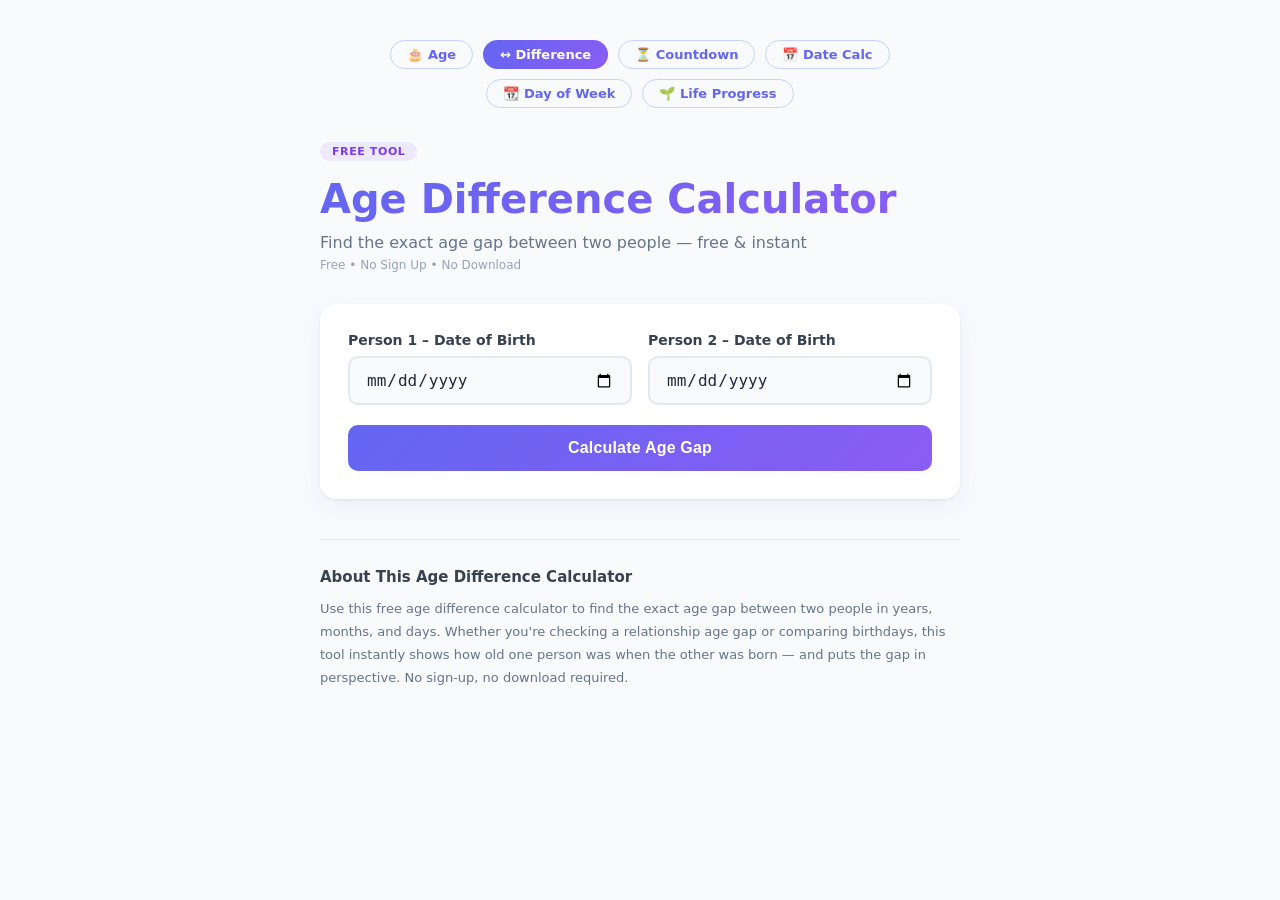
==== age-difference.html @ ab33bc0c "first commit" ====
<!DOCTYPE html>
<html lang="en">
<head>
  <meta charset="UTF-8">
  <meta name="viewport" content="width=device-width, initial-scale=1.0">
  <title>Age Difference Calculator – How Big Is the Age Gap?</title>
  <meta name="description" content="Free age difference calculator. Find the exact age gap between two people in years, months and days. See how old one person was when the other was born. Instant, no sign-up.">
  <link rel="icon" href="data:image/svg+xml,<svg xmlns=%22http://www.w3.org/2000/svg%22 viewBox=%220 0 100 100%22><text y=%22.9em%22 font-size=%2290%22>🎂</text></svg>">
  <link rel="stylesheet" href="styles.css">
</head>
<body>
<div class="page">

  <nav class="nav">
    <a href="index.html">🎂 Age</a>
    <a href="age-difference.html" class="active">↔ Difference</a>
    <a href="birthday-countdown.html">⏳ Countdown</a>
    <a href="date-calculator.html">📅 Date Calc</a>
    <a href="day-of-week.html">📆 Day of Week</a>
    <a href="life-progress.html">🌱 Life Progress</a>
  </nav>

  <div class="badge">Free Tool</div>
  <h1>Age Difference Calculator</h1>
  <p class="subtitle">Find the exact age gap between two people — free &amp; instant</p>
  <p class="trust">Free • No Sign Up • No Download</p>

  <div class="card">
    <div class="two-col">
      <div class="field">
        <label for="p1">Person 1 – Date of Birth</label>
        <input type="date" lang="en" id="p1">
      </div>
      <div class="field">
        <label for="p2">Person 2 – Date of Birth</label>
        <input type="date" lang="en" id="p2">
      </div>
    </div>
    <button class="btn" onclick="calculate()">Calculate Age Gap</button>
  </div>

  <div class="card result" id="result">
    <div class="diff-main" id="diff-main"></div>
    <div class="diff-notes" id="diff-notes"></div>
    <div class="pct-bar-wrap" id="pct-wrap" style="margin-bottom:16px;display:none">
      <div style="font-size:12px;color:#64748b;margin-bottom:6px" id="pct-label"></div>
      <div style="background:#e2e8f0;border-radius:99px;height:10px;overflow:hidden">
        <div id="pct-bar" style="height:100%;background:linear-gradient(90deg,#6366f1,#8b5cf6);border-radius:99px;transition:width .6s ease"></div>
      </div>
    </div>
    <div class="verdict" id="verdict"></div>
    <button class="btn-share" id="btn-share" onclick="shareResult()">📤 Share Result</button>
  </div>

  <div class="seo">
    <h2>About This Age Difference Calculator</h2>
    <p>Use this free age difference calculator to find the exact age gap between two people in years, months, and days. Whether you're checking a relationship age gap or comparing birthdays, this tool instantly shows how old one person was when the other was born — and puts the gap in perspective. No sign-up, no download required.</p>
  </div>

</div>
<script>
  const today = new Date().toISOString().split('T')[0];
  document.getElementById('p1').max = today;
  document.getElementById('p2').max = today;

  // Auto-fill from share link params and calculate
  (function () {
    const p = new URLSearchParams(location.search);
    const v1 = p.get('p1'), v2 = p.get('p2');
    if (v1 && v2) {
      document.getElementById('p1').value = v1;
      document.getElementById('p2').value = v2;
      calculate();
    }
  })();

  function diff(older, newer) {
    let y = newer.getFullYear() - older.getFullYear();
    let mo = newer.getMonth() - older.getMonth();
    let d = newer.getDate() - older.getDate();
    if (d < 0) { mo--; d += new Date(newer.getFullYear(), newer.getMonth(), 0).getDate(); }
    if (mo < 0) { y--; mo += 12; }
    return { y, mo, d };
  }

  function plural(n, w) { return `${n} ${w}${n !== 1 ? 's' : ''}`; }

  function verdictText(years) {
    if (years <= 2)  return '🎉 Almost the same age!';
    if (years <= 7)  return `✅ A ${years}-year age gap is very common`;
    if (years <= 15) return '👍 Noticeable but perfectly normal';
    return '📊 Significant age gap';
  }

  let _shareText = '';

  function calculate() {
    const v1 = document.getElementById('p1').value;
    const v2 = document.getElementById('p2').value;
    if (!v1 || !v2) { alert('Please enter both dates of birth.'); return; }

    const d1 = new Date(v1 + 'T00:00:00');
    const d2 = new Date(v2 + 'T00:00:00');
    const now = new Date();
    if (d1 > now || d2 > now) { alert('Dates cannot be in the future.'); return; }

    const older = d1 <= d2 ? d1 : d2;
    const newer = d1 <= d2 ? d2 : d1;
    const olderLabel = d1 <= d2 ? 'Person 1' : 'Person 2';
    const newerLabel = d1 <= d2 ? 'Person 2' : 'Person 1';

    const gap = diff(older, newer);
    const diffStr = `${plural(gap.y,'year')}, ${plural(gap.mo,'month')}, ${plural(gap.d,'day')}`;

    // % of Person 1's life
    const p1Days  = Math.floor((now - d1) / 86400000);
    const gapDays = Math.floor((newer - older) / 86400000);
    const pct = p1Days > 0 ? Math.round(gapDays / p1Days * 100) : 0;

    document.getElementById('diff-main').textContent = `Age difference: ${diffStr}`;

    document.getElementById('diff-notes').innerHTML =
      `When ${newerLabel} was born, ${olderLabel} was already <strong>${plural(gap.y,'year')} old</strong><br>` +
      `The age gap is <strong>${pct}%</strong> of Person 1's current age`;

    document.getElementById('verdict').textContent = verdictText(gap.y);

    // Progress bar: gap as % of Person 1's life (capped at 100)
    const barPct = Math.min(pct, 100);
    document.getElementById('pct-label').textContent = `Age gap = ${pct}% of Person 1's life`;
    document.getElementById('pct-bar').style.width = '0';
    document.getElementById('pct-wrap').style.display = 'block';
    requestAnimationFrame(() => {
      document.getElementById('pct-bar').style.width = barPct + '%';
    });

    // Share link with URL params
    const url = new URL(location.href);
    url.searchParams.set('p1', v1);
    url.searchParams.set('p2', v2);
    _shareText = url.toString();

    const r = document.getElementById('result');
    r.classList.remove('show');
    void r.offsetWidth;
    r.classList.add('show');
  }

  function shareResult() {
    if (!_shareText) return;
    const btn = document.getElementById('btn-share');
    navigator.clipboard.writeText(_shareText).then(() => {
      btn.textContent = '✅ Copied to clipboard!';
      setTimeout(() => { btn.textContent = '📤 Share Result'; }, 2000);
    }).catch(() => {
      // fallback for older browsers
      const ta = document.createElement('textarea');
      ta.value = _shareText;
      document.body.appendChild(ta);
      ta.select();
      document.execCommand('copy');
      document.body.removeChild(ta);
      btn.textContent = '✅ Copied!';
      setTimeout(() => { btn.textContent = '📤 Share Result'; }, 2000);
    });
  }
</script>
</body>
</html>
---- styles.css ----
*, *::before, *::after { box-sizing: border-box; margin: 0; padding: 0; }

body {
  font-family: Inter, system-ui, sans-serif;
  background: #f8fafc;
  color: #1e293b;
  min-height: 100vh;
}

.page {
  max-width: 680px;
  margin: 0 auto;
  padding: 40px 20px 60px;
}

/* ── Nav ── */
.nav {
  display: flex;
  justify-content: center;
  gap: 10px;
  flex-wrap: wrap;
  margin-bottom: 32px;
}
.nav a {
  font-size: 13px;
  font-weight: 600;
  color: #6366f1;
  text-decoration: none;
  padding: 6px 16px;
  border: 1.5px solid #c7d2fe;
  border-radius: 20px;
  transition: background .2s;
}
.nav a:hover { background: #ede9fe; }
.nav a.active {
  background: linear-gradient(135deg, #6366f1, #8b5cf6);
  color: #fff;
  border-color: transparent;
}

/* ── Header ── */
.badge {
  display: inline-block;
  background: #ede9fe;
  color: #7c3aed;
  font-size: 11px;
  font-weight: 700;
  padding: 3px 12px;
  border-radius: 20px;
  margin-bottom: 14px;
  letter-spacing: .6px;
  text-transform: uppercase;
}

h1 {
  font-size: clamp(1.7rem, 5vw, 2.5rem);
  font-weight: 800;
  background: linear-gradient(135deg, #6366f1, #8b5cf6);
  -webkit-background-clip: text;
  -webkit-text-fill-color: transparent;
  background-clip: text;
  line-height: 1.2;
  margin-bottom: 10px;
}

.subtitle {
  font-size: 1rem;
  color: #64748b;
  margin-bottom: 6px;
}

.trust {
  font-size: 12px;
  color: #94a3b8;
  margin-bottom: 32px;
}

/* ── Card ── */
.card {
  background: #fff;
  border-radius: 16px;
  padding: 28px;
  box-shadow: 0 1px 3px rgba(0,0,0,.07), 0 8px 24px rgba(99,102,241,.07);
  margin-bottom: 20px;
}

/* ── Form ── */
.field { margin-bottom: 20px; }

label {
  display: block;
  font-size: 14px;
  font-weight: 600;
  color: #374151;
  margin-bottom: 8px;
}

input[type="date"] {
  width: 100%;
  padding: 12px 16px;
  border: 2px solid #e2e8f0;
  border-radius: 10px;
  font-size: 16px;
  color: #1e293b;
  background: #f8fafc;
  transition: border-color .2s;
  outline: none;
  cursor: pointer;
}
input[type="date"]:focus { border-color: #6366f1; background: #fff; }

.two-col {
  display: grid;
  grid-template-columns: 1fr 1fr;
  gap: 16px;
}
@media (max-width: 520px) { .two-col { grid-template-columns: 1fr; } }

/* ── Button ── */
.btn {
  width: 100%;
  padding: 14px;
  background: linear-gradient(135deg, #6366f1, #8b5cf6);
  color: #fff;
  font-size: 16px;
  font-weight: 700;
  border: none;
  border-radius: 10px;
  cursor: pointer;
  transition: box-shadow .2s, transform .1s;
  letter-spacing: .2px;
}
.btn:hover { box-shadow: 0 6px 20px rgba(99,102,241,.45); transform: translateY(-1px); }
.btn:active { transform: translateY(0); box-shadow: none; }

.hint {
  text-align: center;
  font-size: 12px;
  color: #94a3b8;
  margin-top: 10px;
}

/* ── Result (fade-in) ── */
.result {
  display: none;
}
.result.show {
  display: block;
  animation: fadeUp .35s ease both;
}
@keyframes fadeUp {
  from { opacity: 0; transform: translateY(10px); }
  to   { opacity: 1; transform: translateY(0); }
}

/* ── Age Calculator result ── */
.result-main {
  font-size: clamp(1.15rem, 4vw, 1.55rem);
  font-weight: 800;
  color: #4f46e5;
  margin-bottom: 20px;
  padding-bottom: 18px;
  border-bottom: 2px solid #ede9fe;
  line-height: 1.3;
}

.stats {
  display: grid;
  grid-template-columns: 1fr 1fr;
  gap: 12px;
  margin-bottom: 20px;
}

.stat {
  background: #f5f3ff;
  border-radius: 10px;
  padding: 14px 16px;
  border-left: 3px solid #8b5cf6;
}
.stat-val {
  font-size: 1.15rem;
  font-weight: 700;
  color: #4f46e5;
  line-height: 1;
  margin-bottom: 4px;
}
.stat-lbl {
  font-size: 12px;
  color: #64748b;
}

.extra {
  font-size: 14px;
  color: #475569;
  line-height: 2;
}
.extra strong { color: #4f46e5; font-weight: 700; }

/* ── Age Difference result ── */
.diff-main {
  font-size: clamp(1.1rem, 4vw, 1.45rem);
  font-weight: 800;
  color: #4f46e5;
  margin-bottom: 16px;
  padding-bottom: 16px;
  border-bottom: 2px solid #ede9fe;
}

.diff-notes {
  font-size: 14px;
  color: #475569;
  line-height: 2;
  margin-bottom: 16px;
}
.diff-notes strong { color: #4f46e5; font-weight: 700; }

.verdict {
  background: #f0fdf4;
  border: 1px solid #bbf7d0;
  border-radius: 10px;
  padding: 12px 16px;
  font-size: 14px;
  font-weight: 600;
  color: #166534;
  margin-bottom: 16px;
}

/* ── Share button ── */
.btn-share {
  width: 100%;
  padding: 12px;
  background: #fff;
  color: #6366f1;
  font-size: 14px;
  font-weight: 700;
  border: 2px solid #6366f1;
  border-radius: 10px;
  cursor: pointer;
  transition: background .2s, color .2s;
}
.btn-share:hover { background: #6366f1; color: #fff; }

/* ── SEO footer ── */
.seo {
  margin-top: 40px;
  padding-top: 24px;
  border-top: 1px solid #e2e8f0;
  font-size: 13px;
  color: #64748b;
  line-height: 1.75;
}
.seo h2 {
  font-size: 15px;
  font-weight: 700;
  color: #374151;
  margin-bottom: 8px;
  background: none;
  -webkit-text-fill-color: #374151;
}
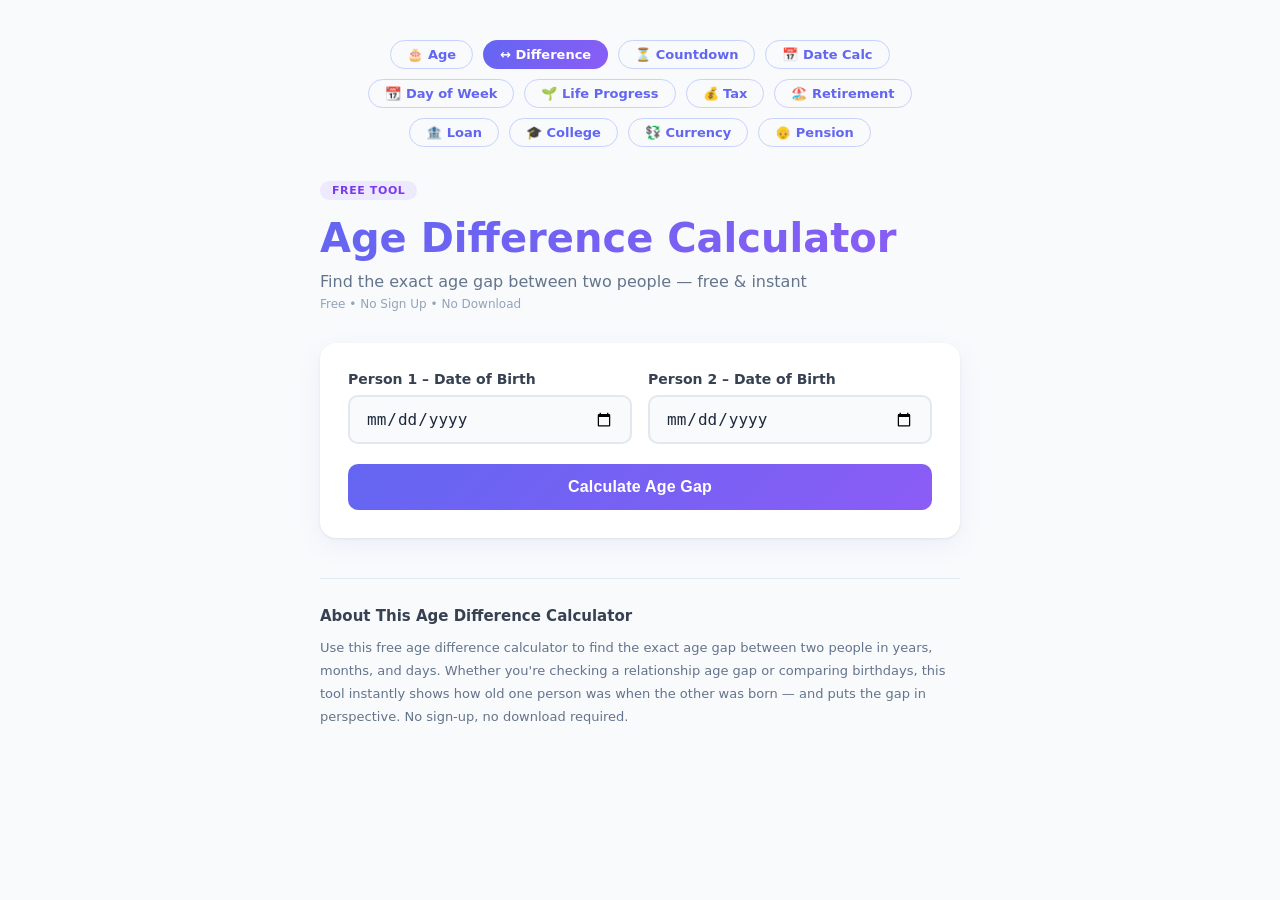
==== commit de0880e1: "add finance calculators: tax, retirement, loan, college, currency, pension" ====
--- a/age-difference.html
+++ b/age-difference.html
@@ -18,6 +18,12 @@
     <a href="date-calculator.html">📅 Date Calc</a>
     <a href="day-of-week.html">📆 Day of Week</a>
     <a href="life-progress.html">🌱 Life Progress</a>
+    <a href="tax-calculator.html">💰 Tax</a>
+    <a href="retirement-calculator.html">🏖️ Retirement</a>
+    <a href="loan-calculator.html">🏦 Loan</a>
+    <a href="college-cost-calculator.html">🎓 College</a>
+    <a href="currency-converter.html">💱 Currency</a>
+    <a href="pension-calculator.html">👴 Pension</a>
   </nav>
 
   <div class="badge">Free Tool</div>
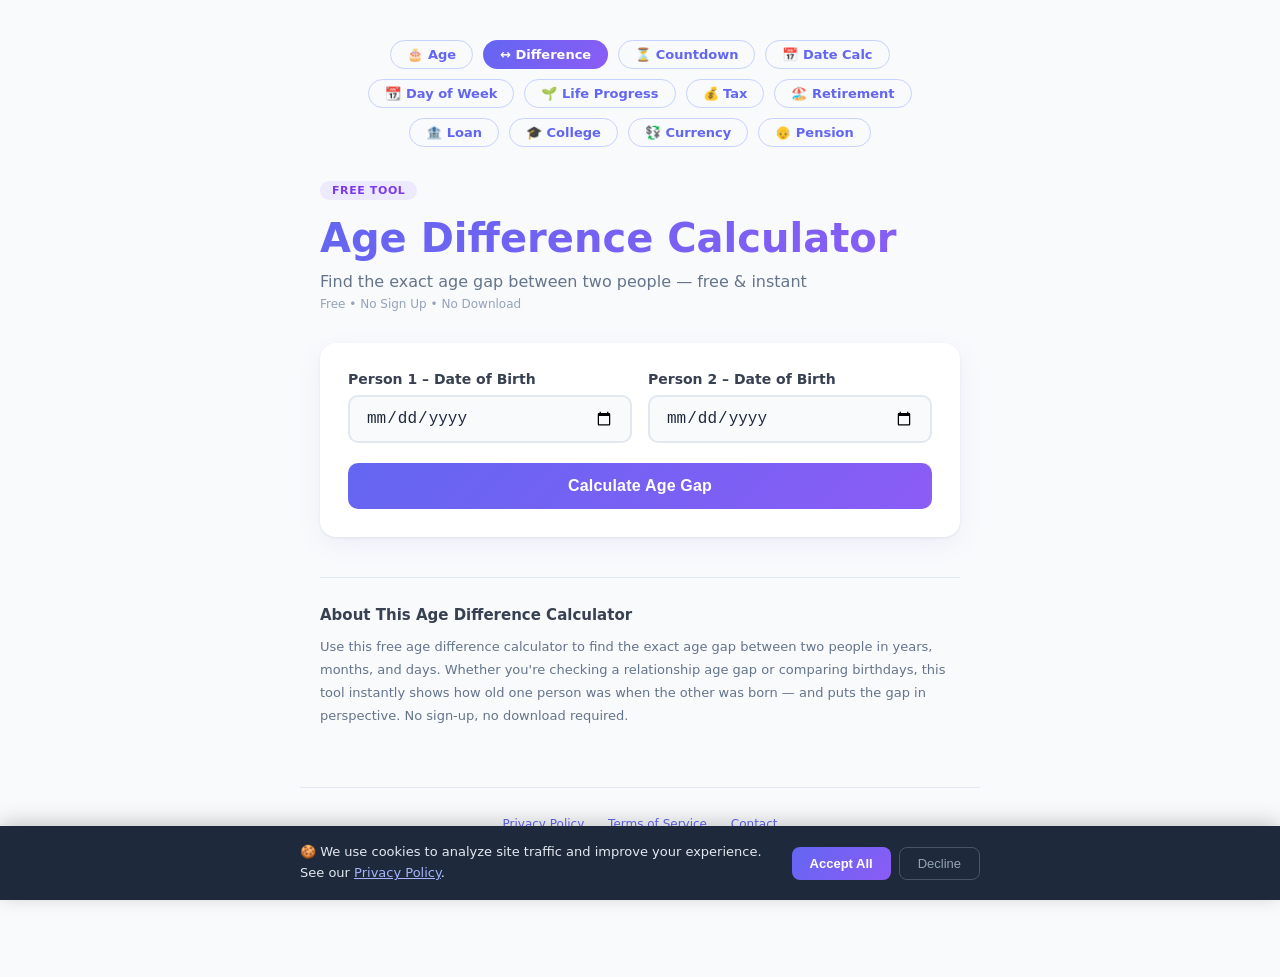
==== commit 3bd2ce6d: "add privacy policy, terms of service, cookie banner, footer" ====
--- a/age-difference.html
+++ b/age-difference.html
@@ -171,5 +171,53 @@
     });
   }
 </script>
+
+<!-- Cookie Consent Banner -->
+<div id="cookie-banner" style="display:none;position:fixed;bottom:0;left:0;right:0;z-index:9999;
+  background:#1e293b;color:#e2e8f0;padding:16px 20px;
+  box-shadow:0 -4px 20px rgba(0,0,0,.2)">
+  <div style="max-width:680px;margin:0 auto;display:flex;align-items:center;gap:16px;flex-wrap:wrap">
+    <div style="flex:1;min-width:200px;font-size:13px;line-height:1.6">
+      🍪 We use cookies to analyze site traffic and improve your experience.
+      See our <a href="/privacy-policy.html" style="color:#a5b4fc">Privacy Policy</a>.
+    </div>
+    <div style="display:flex;gap:8px;flex-shrink:0">
+      <button onclick="acceptCookies()" style="padding:8px 18px;background:linear-gradient(135deg,#6366f1,#8b5cf6);
+        color:#fff;border:none;border-radius:8px;font-size:13px;font-weight:700;cursor:pointer">
+        Accept All
+      </button>
+      <button onclick="declineCookies()" style="padding:8px 18px;background:transparent;
+        color:#94a3b8;border:1px solid #475569;border-radius:8px;font-size:13px;cursor:pointer">
+        Decline
+      </button>
+    </div>
+  </div>
+</div>
+<script>
+  (function() {
+    var consent = localStorage.getItem('cookie_consent');
+    if (!consent) document.getElementById('cookie-banner').style.display = 'block';
+  })();
+  function acceptCookies() {
+    localStorage.setItem('cookie_consent', 'accepted');
+    document.getElementById('cookie-banner').style.display = 'none';
+  }
+  function declineCookies() {
+    localStorage.setItem('cookie_consent', 'declined');
+    document.getElementById('cookie-banner').style.display = 'none';
+  }
+</script>
+
+<!-- Footer -->
+<footer style="max-width:680px;margin:0 auto;padding:24px 20px 80px;
+  border-top:1px solid #e2e8f0;text-align:center;font-size:12px;color:#94a3b8;line-height:2">
+  <div style="margin-bottom:8px">
+    <a href="/privacy-policy.html" style="color:#6366f1;text-decoration:none;margin:0 10px">Privacy Policy</a>
+    <a href="/terms-of-service.html" style="color:#6366f1;text-decoration:none;margin:0 10px">Terms of Service</a>
+    <a href="mailto:humianjia@gmail.com" style="color:#6366f1;text-decoration:none;margin:0 10px">Contact</a>
+  </div>
+  <div>© 2026 agecalculatoronlinefree.online · Free online calculators for everyone</div>
+  <div style="margin-top:4px">All results are estimates for informational purposes only.</div>
+</footer>
 </body>
 </html>
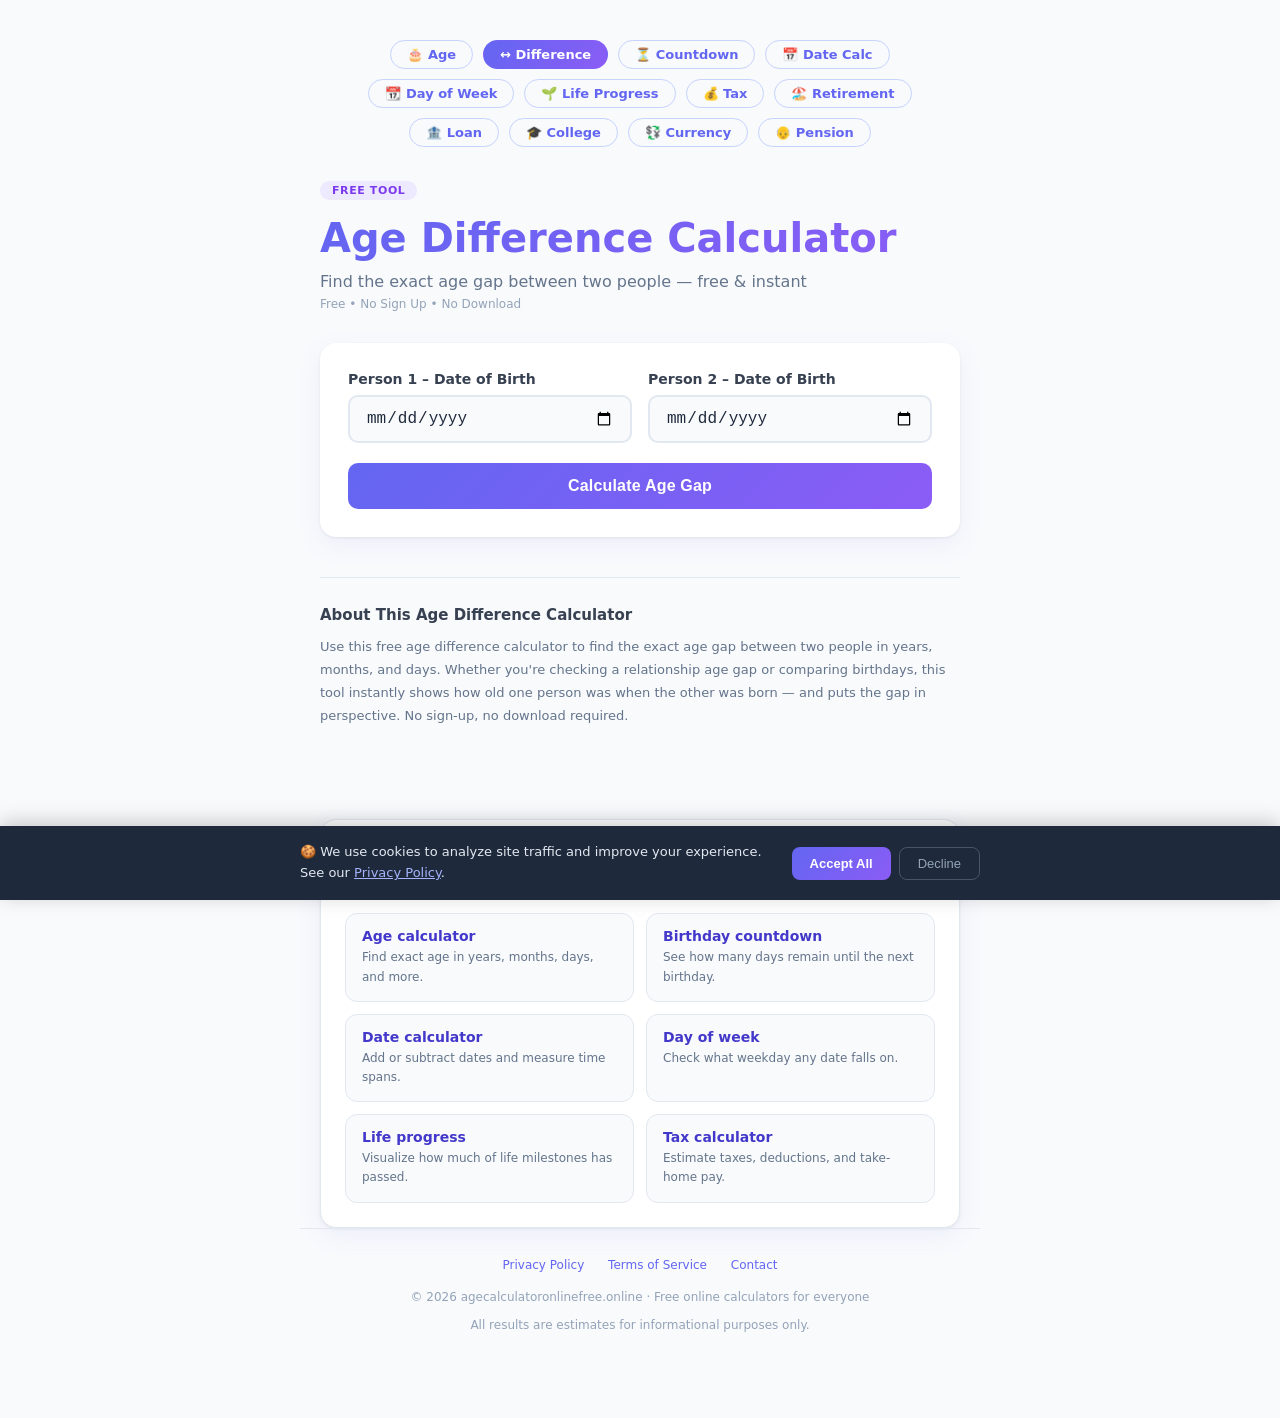
==== commit 90544b49: "add related calculators across site" ====
--- a/age-difference.html
+++ b/age-difference.html
@@ -219,5 +219,6 @@
   <div>© 2026 agecalculatoronlinefree.online · Free online calculators for everyone</div>
   <div style="margin-top:4px">All results are estimates for informational purposes only.</div>
 </footer>
+<script src="related-calculators.js"></script>
 </body>
 </html>
--- a/styles.css
+++ b/styles.css
@@ -257,3 +257,76 @@
   background: none;
   -webkit-text-fill-color: #374151;
 }
+
+/* Related calculators */
+.related-calculators {
+  max-width: 680px;
+  margin: 32px auto 0;
+  padding: 0 20px;
+}
+
+.related-calculators-card {
+  background: #fff;
+  border: 1px solid #e2e8f0;
+  border-radius: 16px;
+  padding: 24px;
+  box-shadow: 0 1px 3px rgba(0,0,0,.07), 0 8px 24px rgba(99,102,241,.07);
+}
+
+.related-calculators h2 {
+  font-size: 1.1rem;
+  font-weight: 800;
+  color: #1e293b;
+  margin-bottom: 8px;
+  background: none;
+  -webkit-text-fill-color: currentColor;
+}
+
+.related-calculators p {
+  font-size: 14px;
+  color: #64748b;
+  line-height: 1.8;
+}
+
+.related-grid {
+  display: grid;
+  grid-template-columns: repeat(2, minmax(0, 1fr));
+  gap: 12px;
+  margin-top: 16px;
+}
+
+.related-item {
+  display: block;
+  padding: 14px 16px;
+  border: 1px solid #e2e8f0;
+  border-radius: 12px;
+  text-decoration: none;
+  background: #f8fafc;
+  transition: transform .15s ease, border-color .2s ease, box-shadow .2s ease, background .2s ease;
+}
+
+.related-item:hover {
+  transform: translateY(-1px);
+  border-color: #c7d2fe;
+  background: #fff;
+  box-shadow: 0 12px 24px rgba(99,102,241,.08);
+}
+
+.related-item strong {
+  display: block;
+  font-size: 14px;
+  font-weight: 700;
+  color: #4338ca;
+  margin-bottom: 4px;
+}
+
+.related-item span {
+  display: block;
+  font-size: 12px;
+  color: #64748b;
+  line-height: 1.6;
+}
+
+@media (max-width: 520px) {
+  .related-grid { grid-template-columns: 1fr; }
+}
